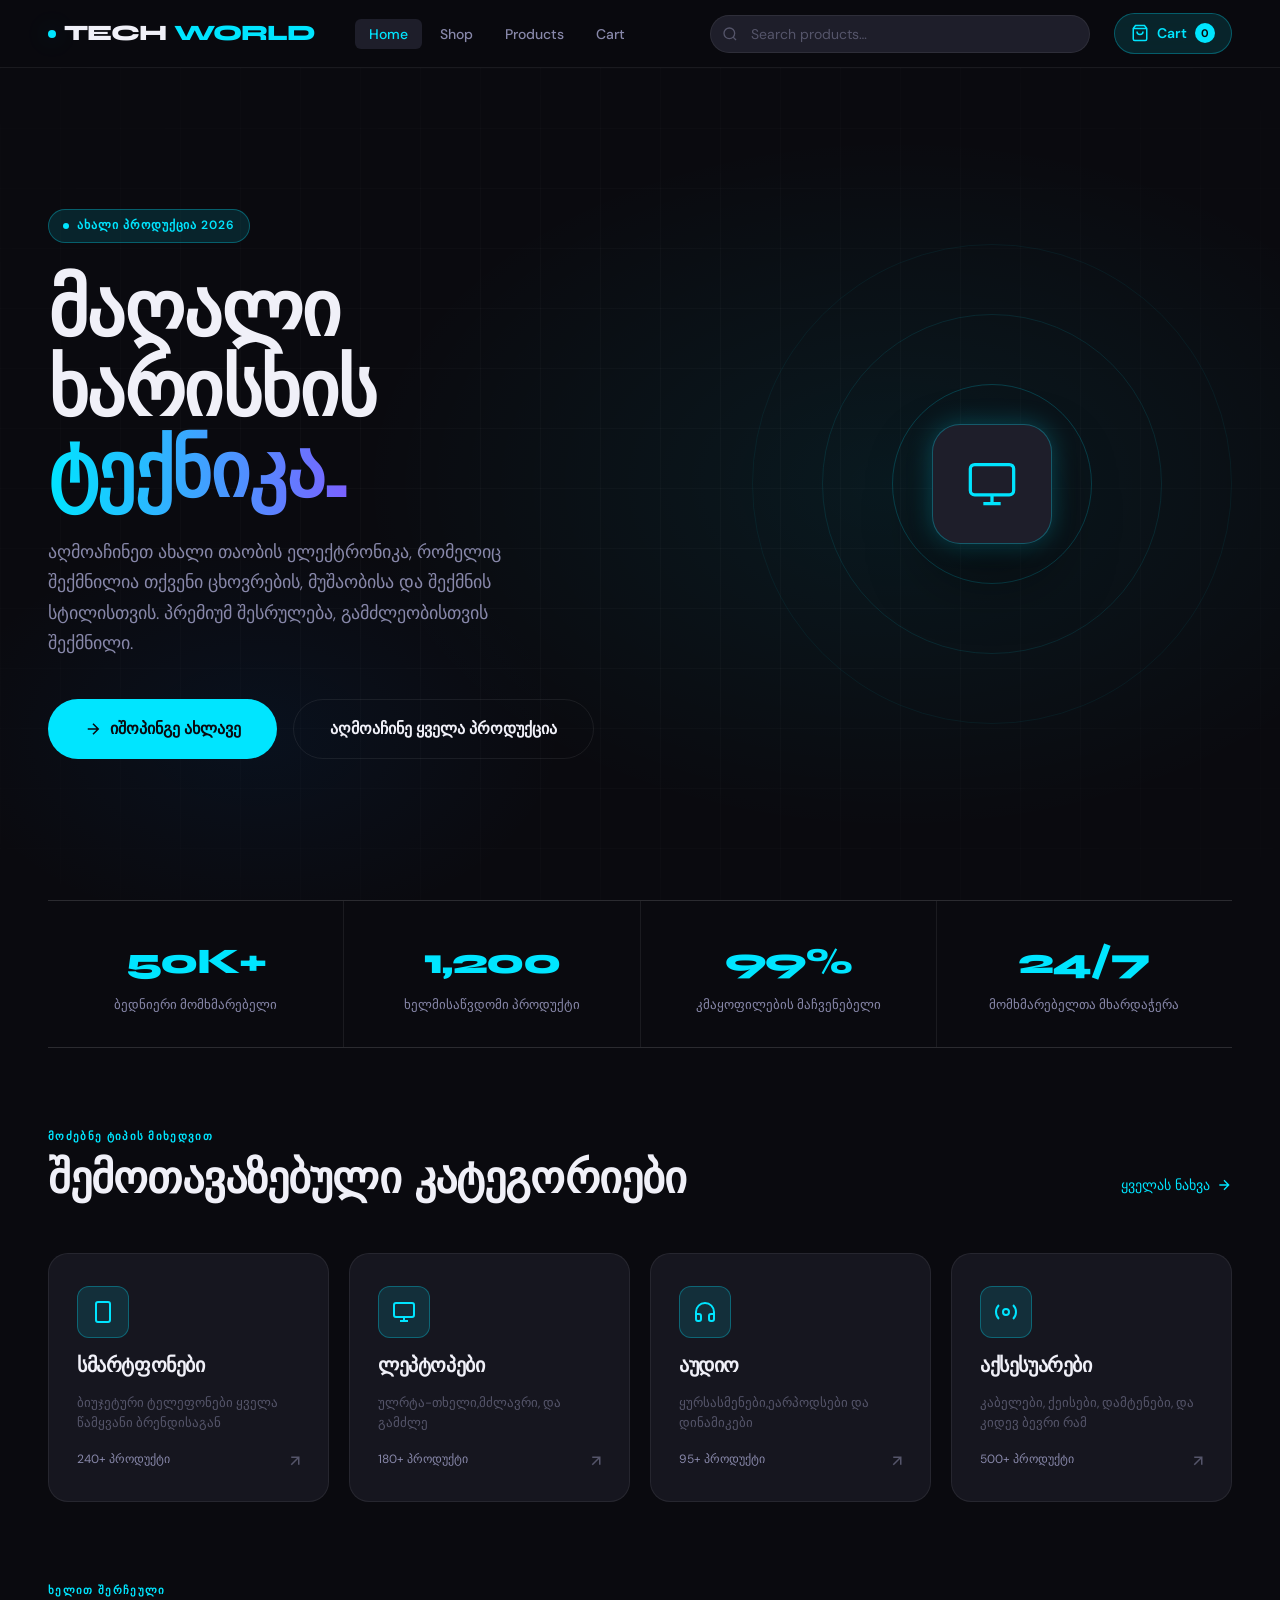
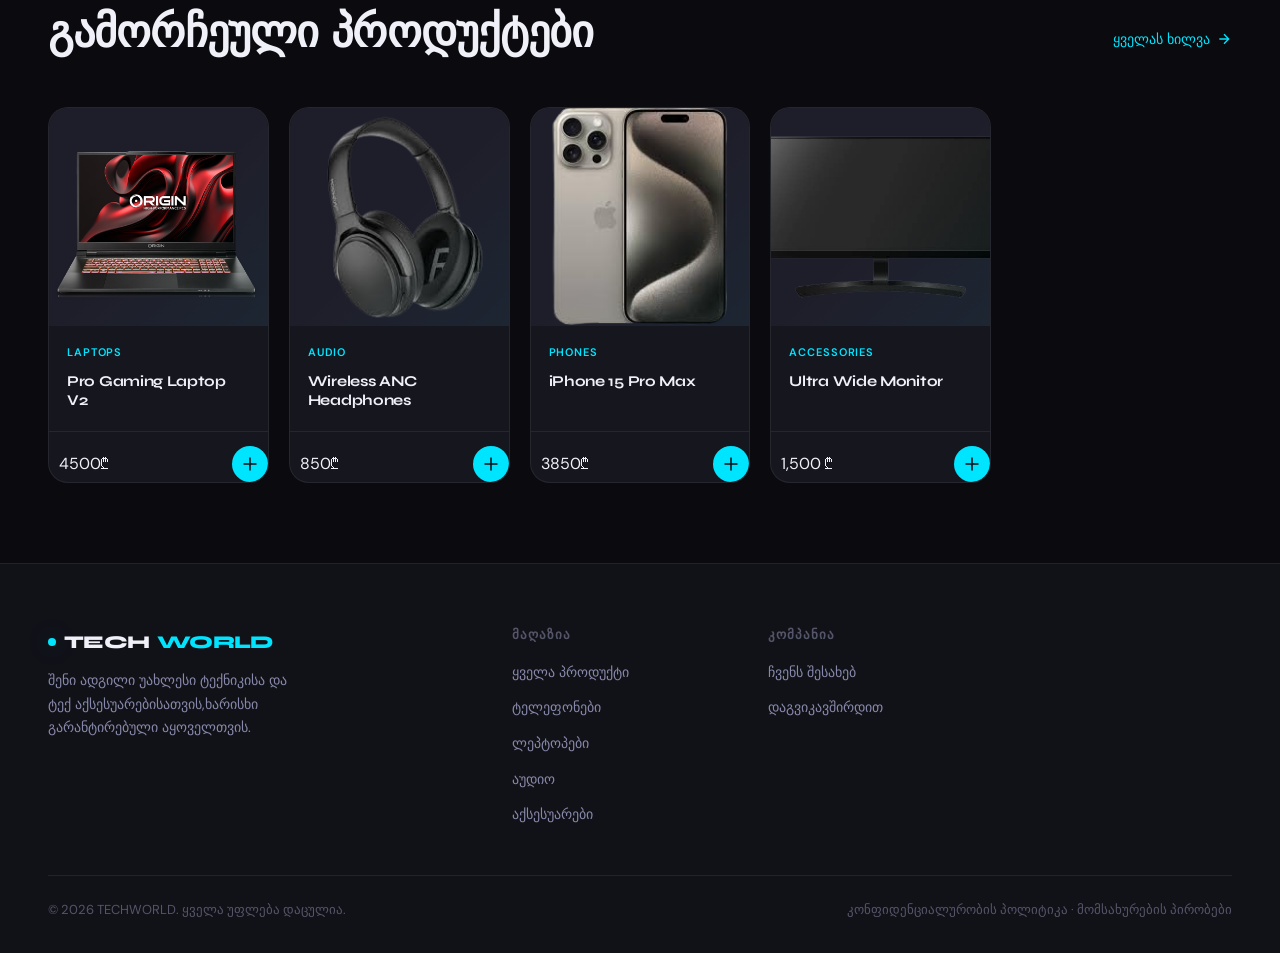
==== index.html @ d6405114 "sa" ====
<!DOCTYPE html>
<html lang="en">
<head>
  <meta charset="UTF-8" />
  <meta name="viewport" content="width=device-width, initial-scale=1.0" />
  <title>Tech World — მომავლის ელექტრონიკა</title>
  <link rel="stylesheet" href="style.css" />
</head>
<body>

  <!-- ════════════════════════════════════════
       NAVBAR
  ════════════════════════════════════════ -->
  <nav class="navbar">
    <a href="index.html" class="navbar-logo">
      <span class="logo-dot"></span>
      TECH<span class="accent">WORLD</span>
    </a>

    <ul class="navbar-links">
      <li><a href="index.html" class="active">Home</a></li>
      <li><a href="shop.html">Shop</a></li>
      <li><a href="product-details.html">Products</a></li>
      <li><a href="cart.html">Cart</a></li>
    </ul>

    <div class="navbar-search">
      <svg class="search-icon" xmlns="http://www.w3.org/2000/svg" width="16" height="16" fill="none" viewBox="0 0 24 24" stroke="currentColor" stroke-width="2">
        <circle cx="11" cy="11" r="8"/><path d="m21 21-4.35-4.35"/>
      </svg>
      <input type="text" id="search-input" placeholder="Search products…" />
    </div>

    <div class="navbar-actions">
      <a href="cart.html" class="cart-btn">
        <svg xmlns="http://www.w3.org/2000/svg" fill="none" viewBox="0 0 24 24" stroke="currentColor" stroke-width="2">
          <path d="M6 2 3 6v14a2 2 0 0 0 2 2h14a2 2 0 0 0 2-2V6l-3-4z"/><line x1="3" y1="6" x2="21" y2="6"/>
          <path d="M16 10a4 4 0 0 1-8 0"/>
        </svg>
        Cart
        <span id="cart-count">0</span>
      </a>
    </div>
  </nav>

  <!-- ════════════════════════════════════════
       HERO
  ════════════════════════════════════════ -->
  <section class="hero">
    <div class="hero-bg"></div>
    <div class="hero-grid-lines"></div>

    <div class="hero-content">
      <div class="hero-badge">
        <span class="badge-dot"></span>
        ახალი პროდუქცია 2026
      </div>

      <h1>
        მაღალი ხარისხის<br/>
        <span class="line-accent">ტექნიკა.</span>
      </h1>

      <p>
        აღმოაჩინეთ ახალი თაობის ელექტრონიკა, რომელიც შექმნილია თქვენი ცხოვრების,
        მუშაობისა და შექმნის სტილისთვის.
        პრემიუმ შესრულება, გამძლეობისთვის შექმნილი.
      </p>

      <div class="hero-cta">
        <a href="shop.html" class="btn btn-primary btn-lg">
          <svg xmlns="http://www.w3.org/2000/svg" fill="none" viewBox="0 0 24 24" stroke="currentColor" stroke-width="2">
            <path d="M5 12h14M12 5l7 7-7 7"/>
          </svg>
          იშოპინგე ახლავე
        </a>
        <a href="shop.html" class="btn btn-outline btn-lg">აღმოაჩინე ყველა პროდუქცია</a>
      </div>
    </div>

    <!-- Decorative rings -->
    <div class="hero-visual">
      <div class="hero-circle"></div>
      <div class="hero-circle"></div>
      <div class="hero-circle"></div>
      <div class="hero-center-icon">
        <svg xmlns="http://www.w3.org/2000/svg" fill="none" viewBox="0 0 24 24" stroke="currentColor" stroke-width="1.5">
          <rect x="2" y="3" width="20" height="14" rx="2"/>
          <path d="M8 21h8M12 17v4"/>
        </svg>
      </div>
    </div>
  </section>

  <!-- ════════════════════════════════════════
       STATS BAR
  ════════════════════════════════════════ -->
  <div class="stats-bar">
    <div class="stat-item">
      <div class="stat-number">50K+</div>
      <div class="stat-label">ბედნიერი მომხმარებელი</div>
    </div>
    <div class="stat-item">
      <div class="stat-number">1,200</div>
      <div class="stat-label">ხელმისაწვდომი პროდუქტი</div>
    </div>
    <div class="stat-item">
      <div class="stat-number">99%</div>
      <div class="stat-label">კმაყოფილების მაჩვენებელი</div>
    </div>
    <div class="stat-item">
      <div class="stat-number">24/7</div>
      <div class="stat-label">მომხმარებელთა მხარდაჭერა</div>
    </div>
  </div>

  <!-- ════════════════════════════════════════
       FEATURED CATEGORIES
  ════════════════════════════════════════ -->
  <section class="section">
    <div class="section-header">
      <div>
        <p class="section-label">მოძებნე ტიპის მიხედვით</p>
        <h2>შემოთავაზებული კატეგორიები</h2>
      </div>
      <a href="shop.html">
        ყველას ნახვა
        <svg xmlns="http://www.w3.org/2000/svg" fill="none" viewBox="0 0 24 24" stroke="currentColor" stroke-width="2" width="16" height="16">
          <path d="M5 12h14M12 5l7 7-7 7"/>
        </svg>
      </a>
    </div>

    <div class="categories-grid">
      <!-- Phones -->
      <a href="shop.html?cat=phones" class="category-card">
        <div class="category-icon">
          <svg xmlns="http://www.w3.org/2000/svg" fill="none" viewBox="0 0 24 24" stroke="currentColor" stroke-width="2">
            <rect x="5" y="2" width="14" height="20" rx="2"/>
            <path d="M12 18h.01"/>
          </svg>
        </div>
        <h3>სმარტფონები</h3>
        <p>ბიუჯეტური ტელეფონები ყველა წამყვანი ბრენდისაგან</p>
        <span class="category-count">240+ პროდუქტი</span>
        <span class="category-arrow">
          <svg xmlns="http://www.w3.org/2000/svg" fill="none" viewBox="0 0 24 24" stroke="currentColor" stroke-width="2" width="18" height="18">
            <path d="M7 17 17 7M7 7h10v10"/>
          </svg>
        </span>
      </a>

      <!-- Laptops -->
      <a href="shop.html?cat=laptops" class="category-card">
        <div class="category-icon">
          <svg xmlns="http://www.w3.org/2000/svg" fill="none" viewBox="0 0 24 24" stroke="currentColor" stroke-width="2">
            <rect x="2" y="3" width="20" height="14" rx="2"/>
            <path d="M8 21h8M12 17v4"/>
          </svg>
        </div>
        <h3>ლეპტოპები</h3>
        <p>ულრტა-თხელი,მძლავრი, და გამძლე</p>
        <span class="category-count">180+ პროდუქტი</span>
        <span class="category-arrow">
          <svg xmlns="http://www.w3.org/2000/svg" fill="none" viewBox="0 0 24 24" stroke="currentColor" stroke-width="2" width="18" height="18">
            <path d="M7 17 17 7M7 7h10v10"/>
          </svg>
        </span>
      </a>

      <!-- Audio -->
      <a href="shop.html?cat=audio" class="category-card">
        <div class="category-icon">
          <svg xmlns="http://www.w3.org/2000/svg" fill="none" viewBox="0 0 24 24" stroke="currentColor" stroke-width="2">
            <path d="M3 18v-6a9 9 0 0 1 18 0v6"/>
            <path d="M21 19a2 2 0 0 1-2 2h-1a2 2 0 0 1-2-2v-3a2 2 0 0 1 2-2h3zM3 19a2 2 0 0 0 2 2h1a2 2 0 0 0 2-2v-3a2 2 0 0 0-2-2H3z"/>
          </svg>
        </div>
        <h3>აუდიო</h3>
        <p>ყურსასმენები,ეარპოდსები და დინამიკები</p>
        <span class="category-count">95+ პროდუქტი</span>
        <span class="category-arrow">
          <svg xmlns="http://www.w3.org/2000/svg" fill="none" viewBox="0 0 24 24" stroke="currentColor" stroke-width="2" width="18" height="18">
            <path d="M7 17 17 7M7 7h10v10"/>
          </svg>
        </span>
      </a>

      <!-- Accessories -->
      <a href="shop.html?cat=accessories" class="category-card">
        <div class="category-icon">
          <svg xmlns="http://www.w3.org/2000/svg" fill="none" viewBox="0 0 24 24" stroke="currentColor" stroke-width="2">
            <circle cx="12" cy="12" r="3"/>
            <path d="M19.07 4.93a10 10 0 0 1 0 14.14M4.93 4.93a10 10 0 0 0 0 14.14"/>
          </svg>
        </div>
        <h3>აქსესუარები</h3>
        <p>კაბელები, ქეისები, დამტენები, და კიდევ ბევრი რამ </p>
        <span class="category-count">500+ პროდუქტი</span>
        <span class="category-arrow">
          <svg xmlns="http://www.w3.org/2000/svg" fill="none" viewBox="0 0 24 24" stroke="currentColor" stroke-width="2" width="18" height="18">
            <path d="M7 17 17 7M7 7h10v10"/>
          </svg>
        </span>
      </a>
    </div>
  </section>

  <!-- ════════════════════════════════════════
       FEATURED PRODUCTS (JS-injected)
  ════════════════════════════════════════ -->
  <section class="section" style="padding-top:0">
    <div class="section-header">
      <div>
        <p class="section-label">ხელით შერჩეული</p>
        <h2>გამორჩეული პროდუქტები</h2>
      </div>
      <a href="shop.html">
        ყველას ხილვა
        <svg xmlns="http://www.w3.org/2000/svg" fill="none" viewBox="0 0 24 24" stroke="currentColor" stroke-width="2" width="16" height="16">
          <path d="M5 12h14M12 5l7 7-7 7"/>
        </svg>
      </a>
    </div>

    <div id="product-grid">
      <!-- Products injected by JS -->
    </div>
  </section>

  <!-- ════════════════════════════════════════
       FOOTER
  ════════════════════════════════════════ -->
  <footer>
    <div class="footer-grid">
      <div class="footer-brand">
        <div class="navbar-logo" style="font-size:18px">
          <span class="logo-dot"></span>
          TECH<span class="accent">WORLD</span>
        </div>
        <p>შენი ადგილი უახლესი ტექნიკისა და ტექ აქსესუარებისათვის,ხარისხი გარანტირებული აყოველთვის.</p>
      </div>
      <div class="footer-col">
        <h4>მაღაზია</h4>
        <ul>
          <li><a href="shop.html">ყველა პროდუქტი</a></li>
          <li><a href="shop.html">ტელეფონები</a></li>
          <li><a href="shop.html">ლეპტოპები</a></li>
          <li><a href="shop.html">აუდიო</a></li>
          <li><a href="shop.html">აქსესუარები</a></li>

        </ul>
      </div>
      <div class="footer-col">
        <h4>კომპანია</h4>
        <ul>
          <li><a href="#">ჩვენს შესახებ</a></li>
          <li><a href="#">დაგვიკავშირდით</a></li>
        </ul>
      </div>
    </div>
    <div class="footer-bottom">
      <span>© 2026 TECHWORLD. ყველა უფლება დაცულია.</span>
      <span>კონფიდენციალურობის პოლიტიკა · მომსახურების პირობები</span>
    </div>
  </footer>

  <!-- ════════════════════════════════════════
       CART MODAL (slide-out)
  ════════════════════════════════════════ -->

<script src="./script.js"></script>
</body>
</html>
---- style.css ----
/* ============================================
   NEXUS TECH STORE — style.css
   Dark Luxury Theme | Shared Across All Pages
   ============================================ */

@import url('https://fonts.googleapis.com/css2?family=Syne:wght@400;600;700;800&family=DM+Sans:ital,opsz,wght@0,9..40,300;0,9..40,400;0,9..40,500;1,9..40,300&display=swap');

/* ─── CSS Variables ─────────────────────────── */
:root {
  --bg-primary:    #0a0a0f;
  --bg-secondary:  #111118;
  --bg-card:       #16161f;
  --bg-elevated:   #1e1e2a;
  --border:        rgba(255,255,255,0.07);
  --border-accent: rgba(0,229,255,0.3);

  --accent:        #00e5ff;
  --accent-dim:    rgba(0,229,255,0.12);
  --accent-glow:   0 0 24px rgba(0,229,255,0.25);
  --accent-hover:  #33ecff;

  --text-primary:  #f0f0f8;
  --text-secondary:#8888aa;
  --text-muted:    #55556a;

  --red:           #ff4466;
  --green:         #00e5a0;
  --yellow:        #ffcc44;

  --radius-sm:     6px;
  --radius-md:     12px;
  --radius-lg:     20px;
  --radius-xl:     32px;

  --font-display:  'Syne', sans-serif;
  --font-body:     'DM Sans', sans-serif;

  --transition:    all 0.25s cubic-bezier(0.4, 0, 0.2, 1);
  --transition-slow: all 0.45s cubic-bezier(0.4, 0, 0.2, 1);
}

/* ─── Reset & Base ──────────────────────────── */
*, *::before, *::after { box-sizing: border-box; margin: 0; padding: 0; }

html { scroll-behavior: smooth; }

body {
  background-color: var(--bg-primary);
  color: var(--text-primary);
  font-family: var(--font-body);
  font-size: 16px;
  line-height: 1.6;
  min-height: 100vh;
  -webkit-font-smoothing: antialiased;
}

a { color: inherit; text-decoration: none; }
img { max-width: 100%; display: block; }
ul { list-style: none; }
button { cursor: pointer; font-family: var(--font-body); border: none; outline: none; }
input { font-family: var(--font-body); outline: none; border: none; }

/* ─── Scrollbar ─────────────────────────────── */
::-webkit-scrollbar { width: 6px; }
::-webkit-scrollbar-track { background: var(--bg-primary); }
::-webkit-scrollbar-thumb { background: var(--bg-elevated); border-radius: 99px; }
::-webkit-scrollbar-thumb:hover { background: var(--accent-dim); }

/* ─── Typography Utilities ──────────────────── */
.display-font { font-family: var(--font-display); }

h1, h2, h3, h4, h5 {
  font-family: var(--font-display);
  line-height: 1.15;
  letter-spacing: -0.02em;
}

/* ─── ═══════════════════════════════════════
       NAVBAR
   ═══════════════════════════════════════ ── */
.navbar {
  position: sticky;
  top: 0;
  z-index: 1000;
  display: flex;
  align-items: center;
  gap: 24px;
  padding: 0 48px;
  height: 68px;
  background: rgba(10,10,15,0.85);
  backdrop-filter: blur(20px);
  -webkit-backdrop-filter: blur(20px);
  border-bottom: 1px solid var(--border);
}

.navbar-logo {
  font-family: var(--font-display);
  font-size: 22px;
  font-weight: 800;
  letter-spacing: -0.04em;
  flex-shrink: 0;
  display: flex;
  align-items: center;
  gap: 8px;
}

.navbar-logo span.accent { color: var(--accent); }

.navbar-logo .logo-dot {
  width: 8px; height: 8px;
  background: var(--accent);
  border-radius: 50%;
  box-shadow: var(--accent-glow);
  display: inline-block;
}

.navbar-links {
  display: flex;
  align-items: center;
  gap: 4px;
  margin-left: 16px;
}

.navbar-links a {
  padding: 6px 14px;
  border-radius: var(--radius-sm);
  font-size: 14px;
  font-weight: 500;
  color: var(--text-secondary);
  transition: var(--transition);
  white-space: nowrap;
}

.navbar-links a:hover,
.navbar-links a.active {
  color: var(--text-primary);
  background: var(--bg-elevated);
}

.navbar-links a.active {
  color: var(--accent);
}

.navbar-search {
  flex: 1;
  max-width: 380px;
  position: relative;
  margin-left: auto;
}

.navbar-search input#search-input {
  width: 100%;
  height: 38px;
  padding: 0 16px 0 40px;
  background: var(--bg-elevated);
  border: 1px solid var(--border);
  border-radius: var(--radius-xl);
  color: var(--text-primary);
  font-size: 14px;
  transition: var(--transition);
}

.navbar-search input#search-input::placeholder { color: var(--text-muted); }
.navbar-search input#search-input:focus {
  border-color: var(--accent);
  box-shadow: 0 0 0 3px rgba(0,229,255,0.08);
}

.navbar-search .search-icon {
  position: absolute;
  left: 12px;
  top: 50%;
  transform: translateY(-50%);
  color: var(--text-muted);
  pointer-events: none;
}

.navbar-actions {
  display: flex;
  align-items: center;
  gap: 8px;
  flex-shrink: 0;
}

.cart-btn {
  position: relative;
  display: flex;
  align-items: center;
  gap: 8px;
  padding: 8px 16px;
  background: var(--accent-dim);
  border: 1px solid var(--border-accent);
  border-radius: var(--radius-xl);
  color: var(--accent);
  font-size: 14px;
  font-weight: 600;
  transition: var(--transition);
  text-decoration: none;
}

.cart-btn:hover {
  background: rgba(0,229,255,0.2);
  box-shadow: var(--accent-glow);
}

.cart-btn svg { width: 18px; height: 18px; }

#cart-count {
  display: inline-flex;
  align-items: center;
  justify-content: center;
  min-width: 20px;
  height: 20px;
  padding: 0 5px;
  background: var(--accent);
  color: var(--bg-primary);
  border-radius: 99px;
  font-size: 11px;
  font-weight: 700;
}

/* ─── ═══════════════════════════════════════
       HERO SECTION (index.html)
   ═══════════════════════════════════════ ── */
.hero {
  position: relative;
  min-height: calc(100vh - 68px);
  display: flex;
  align-items: center;
  overflow: hidden;
  padding: 80px 48px;
}

.hero-bg {
  position: absolute;
  inset: 0;
  background:
    radial-gradient(ellipse 60% 60% at 70% 50%, rgba(0,229,255,0.07) 0%, transparent 70%),
    radial-gradient(ellipse 40% 40% at 20% 80%, rgba(0,100,200,0.08) 0%, transparent 60%);
}

.hero-grid-lines {
  position: absolute;
  inset: 0;
  background-image:
    linear-gradient(rgba(255,255,255,0.025) 1px, transparent 1px),
    linear-gradient(90deg, rgba(255,255,255,0.025) 1px, transparent 1px);
  background-size: 60px 60px;
  mask-image: radial-gradient(ellipse 80% 80% at 50% 50%, black 30%, transparent 100%);
}

.hero-content {
  position: relative;
  z-index: 1;
  max-width: 640px;
}

.hero-badge {
  display: inline-flex;
  align-items: center;
  gap: 8px;
  padding: 6px 14px;
  background: var(--accent-dim);
  border: 1px solid var(--border-accent);
  border-radius: var(--radius-xl);
  font-size: 12px;
  font-weight: 600;
  color: var(--accent);
  letter-spacing: 0.08em;
  text-transform: uppercase;
  margin-bottom: 28px;
}

.hero-badge .badge-dot {
  width: 6px; height: 6px;
  border-radius: 50%;
  background: var(--accent);
  animation: pulse-dot 2s infinite;
}

@keyframes pulse-dot {
  0%, 100% { opacity: 1; }
  50% { opacity: 0.3; }
}

.hero h1 {
  font-size: clamp(44px, 6vw, 80px);
  font-weight: 800;
  line-height: 1.05;
  margin-bottom: 24px;
}

.hero h1 .line-accent {
  background: linear-gradient(90deg, var(--accent), #7b61ff);
  -webkit-background-clip: text;
  -webkit-text-fill-color: transparent;
  background-clip: text;
}

.hero p {
  font-size: 18px;
  color: var(--text-secondary);
  max-width: 480px;
  margin-bottom: 40px;
  font-weight: 300;
  line-height: 1.7;
}

.hero-cta {
  display: flex;
  gap: 16px;
  flex-wrap: wrap;
}

.hero-visual {
  position: absolute;
  right: 48px;
  top: 50%;
  transform: translateY(-50%);
  width: 480px;
  height: 480px;
  display: flex;
  align-items: center;
  justify-content: center;
}

.hero-circle {
  position: absolute;
  border-radius: 50%;
  border: 1px solid var(--border);
}

.hero-circle:nth-child(1) {
  width: 480px; height: 480px;
  border-color: rgba(0,229,255,0.06);
  animation: spin-slow 30s linear infinite;
}
.hero-circle:nth-child(2) {
  width: 340px; height: 340px;
  border-color: rgba(0,229,255,0.1);
  animation: spin-slow 20s linear infinite reverse;
}
.hero-circle:nth-child(3) {
  width: 200px; height: 200px;
  border-color: rgba(0,229,255,0.2);
}

.hero-center-icon {
  position: relative;
  z-index: 1;
  width: 120px; height: 120px;
  background: var(--bg-elevated);
  border: 1px solid var(--border-accent);
  border-radius: 28px;
  display: flex;
  align-items: center;
  justify-content: center;
  box-shadow: var(--accent-glow), 0 32px 64px rgba(0,0,0,0.4);
}

.hero-center-icon svg {
  width: 52px; height: 52px;
  color: var(--accent);
}

@keyframes spin-slow {
  to { transform: rotate(360deg); }
}

/* ─── Featured Categories (index.html) ─────── */
.section {
  padding: 80px 48px;
}

.section-header {
  display: flex;
  align-items: flex-end;
  justify-content: space-between;
  margin-bottom: 48px;
}

.section-label {
  font-size: 11px;
  font-weight: 700;
  letter-spacing: 0.12em;
  text-transform: uppercase;
  color: var(--accent);
  margin-bottom: 8px;
}

.section-header h2 {
  font-size: clamp(28px, 4vw, 44px);
  font-weight: 800;
}

.section-header a {
  font-size: 14px;
  color: var(--accent);
  display: flex;
  align-items: center;
  gap: 6px;
  padding: 8px 0;
  transition: var(--transition);
  white-space: nowrap;
  flex-shrink: 0;
}

.section-header a:hover { gap: 10px; }

.categories-grid {
  display: grid;
  grid-template-columns: repeat(auto-fit, minmax(240px, 1fr));
  gap: 20px;
}

.category-card {
  position: relative;
  padding: 32px 28px;
  background: var(--bg-card);
  border: 1px solid var(--border);
  border-radius: var(--radius-lg);
  overflow: hidden;
  transition: var(--transition);
  cursor: pointer;
  display: flex;
  flex-direction: column;
  gap: 16px;
  min-height: 180px;
}

.category-card::before {
  content: '';
  position: absolute;
  inset: 0;
  background: linear-gradient(135deg, transparent 60%, rgba(0,229,255,0.05));
  opacity: 0;
  transition: var(--transition);
}

.category-card:hover {
  border-color: var(--border-accent);
  transform: translateY(-4px);
  box-shadow: 0 20px 40px rgba(0,0,0,0.3);
}

.category-card:hover::before { opacity: 1; }

.category-icon {
  width: 52px; height: 52px;
  background: var(--accent-dim);
  border: 1px solid var(--border-accent);
  border-radius: var(--radius-md);
  display: flex;
  align-items: center;
  justify-content: center;
  color: var(--accent);
}

.category-icon svg { width: 24px; height: 24px; }

.category-card h3 {
  font-size: 20px;
  font-weight: 700;
}

.category-card p {
  font-size: 13px;
  color: var(--text-muted);
}

.category-card .category-count {
  margin-top: auto;
  font-size: 12px;
  color: var(--text-secondary);
}

.category-arrow {
  position: absolute;
  right: 24px;
  bottom: 24px;
  color: var(--text-muted);
  transition: var(--transition);
}

.category-card:hover .category-arrow { color: var(--accent); transform: translate(4px, -4px); }

/* ─── Stats Bar (index.html) ────────────────── */
.stats-bar {
  display: grid;
  grid-template-columns: repeat(4, 1fr);
  gap: 1px;
  background: var(--border);
  border-top: 1px solid var(--border);
  border-bottom: 1px solid var(--border);
  margin: 0 48px;
}

.stat-item {
  background: var(--bg-primary);
  padding: 32px 24px;
  text-align: center;
}

.stat-number {
  font-family: var(--font-display);
  font-size: 36px;
  font-weight: 800;
  color: var(--accent);
  letter-spacing: -0.04em;
}

.stat-label {
  font-size: 13px;
  color: var(--text-secondary);
  margin-top: 4px;
}

/* ─── Buttons ───────────────────────────────── */
.btn {
  display: inline-flex;
  align-items: center;
  justify-content: center;
  gap: 8px;
  padding: 12px 28px;
  border-radius: var(--radius-xl);
  font-size: 15px;
  font-weight: 600;
  transition: var(--transition);
  white-space: nowrap;
  border: none;
  cursor: pointer;
}

.btn svg { width: 18px; height: 18px; }

.btn-primary {
  background: var(--accent);
  color: var(--bg-primary);
  box-shadow: 0 0 0 0 rgba(0,229,255,0.4);
}
.btn-primary:hover {
  background: var(--accent-hover);
  box-shadow: 0 0 0 6px rgba(0,229,255,0.12), var(--accent-glow);
  transform: translateY(-1px);
}

.btn-outline {
  background: transparent;
  color: var(--text-primary);
  border: 1px solid var(--border);
}
.btn-outline:hover {
  border-color: var(--accent);
  color: var(--accent);
  background: var(--accent-dim);
}

.btn-ghost {
  background: var(--bg-elevated);
  color: var(--text-primary);
}
.btn-ghost:hover {
  background: var(--bg-card);
  color: var(--accent);
}

.btn-danger {
  background: rgba(255,68,102,0.12);
  color: var(--red);
  border: 1px solid rgba(255,68,102,0.2);
}
.btn-danger:hover {
  background: rgba(255,68,102,0.2);
}

.btn-lg { padding: 16px 36px; font-size: 16px; }
.btn-sm { padding: 8px 18px; font-size: 13px; }
.btn-full { width: 100%; }

/* ─── ═══════════════════════════════════════
       SHOP PAGE LAYOUT
   ═══════════════════════════════════════ ── */
.shop-layout {
  display: grid;
  grid-template-columns: 260px 1fr;
  gap: 0;
  min-height: calc(100vh - 68px);
}

/* Sidebar */
.sidebar {
  background: var(--bg-secondary);
  border-right: 1px solid var(--border);
  padding: 32px 24px;
  position: sticky;
  top: 68px;
  height: calc(100vh - 68px);
  overflow-y: auto;
}

.sidebar-section {
  margin-bottom: 36px;
}

.sidebar-section:last-child { margin-bottom: 0; }

.sidebar-title {
  font-family: var(--font-display);
  font-size: 11px;
  font-weight: 700;
  letter-spacing: 0.1em;
  text-transform: uppercase;
  color: var(--text-muted);
  margin-bottom: 16px;
}

/* Category filter buttons */
.filter-btn-group {
  display: flex;
  flex-direction: column;
  gap: 4px;
}

.filter-btn {
  width: 100%;
  padding: 10px 14px;
  background: transparent;
  border: none;
  border-radius: var(--radius-sm);
  color: var(--text-secondary);
  font-size: 14px;
  font-weight: 500;
  text-align: left;
  cursor: pointer;
  transition: var(--transition);
  display: flex;
  align-items: center;
  gap: 10px;
}

.filter-btn svg { width: 16px; height: 16px; flex-shrink: 0; }

.filter-btn:hover {
  background: var(--bg-elevated);
  color: var(--text-primary);
}

.filter-btn.active {
  background: var(--accent-dim);
  color: var(--accent);
  border: 1px solid var(--border-accent);
}

/* Price range */
.price-range-labels {
  display: flex;
  justify-content: space-between;
  font-size: 13px;
  color: var(--text-secondary);
  margin-bottom: 10px;
}

.price-slider {
  width: 100%;
  appearance: none;
  height: 3px;
  background: linear-gradient(to right, var(--accent) 50%, var(--bg-elevated) 50%);
  border-radius: 99px;
  outline: none;
  cursor: pointer;
}

.price-slider::-webkit-slider-thumb {
  appearance: none;
  width: 16px; height: 16px;
  background: var(--accent);
  border-radius: 50%;
  box-shadow: 0 0 0 3px rgba(0,229,255,0.2);
  cursor: grab;
}

/* Shop main area */
.shop-main {
  padding: 32px 40px;
}

.shop-topbar {
  display: flex;
  align-items: center;
  justify-content: space-between;
  margin-bottom: 28px;
  gap: 16px;
  flex-wrap: wrap;
}

.shop-topbar h1 {
  font-size: 28px;
  font-weight: 800;
}

.shop-topbar-right {
  display: flex;
  align-items: center;
  gap: 12px;
}

.sort-select {
  padding: 8px 36px 8px 14px;
  background: var(--bg-elevated);
  border: 1px solid var(--border);
  border-radius: var(--radius-sm);
  color: var(--text-primary);
  font-size: 14px;
  font-family: var(--font-body);
  cursor: pointer;
  appearance: none;
  background-image: url("data:image/svg+xml,%3Csvg xmlns='http://www.w3.org/2000/svg' width='12' height='12' fill='%238888aa' viewBox='0 0 16 16'%3E%3Cpath d='M7.247 11.14L2.451 5.658C1.885 5.013 2.345 4 3.204 4h9.592a1 1 0 0 1 .753 1.659l-4.796 5.48a1 1 0 0 1-1.506 0z'/%3E%3C/svg%3E");
  background-repeat: no-repeat;
  background-position: right 12px center;
  outline: none;
}

/* ─── Product Grid & Cards ──────────────────── */
#product-grid {
  display: grid;
  grid-template-columns: repeat(auto-fill, minmax(220px, 1fr));
  gap: 20px;
}

.product-card {
  background: var(--bg-card);
  border: 1px solid var(--border);
  border-radius: var(--radius-lg);
  overflow: hidden;
  transition: var(--transition);
  position: relative;
  display: flex;
  flex-direction: column;
  cursor: pointer;
}

.product-card:hover {
  border-color: var(--border-accent);
  transform: translateY(-5px);
  box-shadow: 0 20px 48px rgba(0,0,0,0.35), var(--accent-glow);
}

.product-card-image {
  width: 100%;
  aspect-ratio: 1;
  background: var(--bg-elevated);
  display: flex;
  align-items: center;
  justify-content: center;
  position: relative;
  overflow: hidden;
}

.product-card-image::after {
  content: '';
  position: absolute;
  inset: 0;
  background: linear-gradient(135deg, transparent 50%, rgba(0,229,255,0.04));
}

.product-card-image svg {
  width: 60px; height: 60px;
  color: var(--text-muted);
  opacity: 0.5;
}

.product-card-image img {
  width: 100%;
  height: 100%;
  object-fit: cover;
}

.product-badge {
  position: absolute;
  top: 12px;
  left: 12px;
  padding: 4px 10px;
  border-radius: 99px;
  font-size: 11px;
  font-weight: 700;
  letter-spacing: 0.04em;
  text-transform: uppercase;
  z-index: 1;
}

.badge-new { background: var(--accent); color: var(--bg-primary); }
.badge-sale { background: var(--red); color: white; }
.badge-hot { background: var(--yellow); color: var(--bg-primary); }

.product-card-wishlist {
  position: absolute;
  top: 12px;
  right: 12px;
  width: 32px; height: 32px;
  background: rgba(10,10,15,0.7);
  border: 1px solid var(--border);
  border-radius: 50%;
  display: flex;
  align-items: center;
  justify-content: center;
  color: var(--text-muted);
  transition: var(--transition);
  z-index: 1;
  opacity: 0;
}

.product-card:hover .product-card-wishlist { opacity: 1; }
.product-card-wishlist:hover { color: var(--red); border-color: var(--red); }

.product-card-body {
  padding: 18px 18px 20px;
  display: flex;
  flex-direction: column;
  gap: 8px;
  flex: 1;
}

.product-card-category {
  font-size: 11px;
  font-weight: 600;
  text-transform: uppercase;
  letter-spacing: 0.08em;
  color: var(--accent);
}

.product-card-name {
  font-family: var(--font-display);
  font-size: 15px;
  font-weight: 700;
  line-height: 1.3;
  color: var(--text-primary);
  margin-top: 2px;
}

.product-card-rating {
  display: flex;
  align-items: center;
  gap: 6px;
  font-size: 12px;
  color: var(--text-secondary);
}

.stars { color: var(--yellow); letter-spacing: 1px; }

.product-card-footer {
  display: flex;
  align-items: center;
  justify-content: space-between;
  margin-top: auto;
  padding-top: 14px;
  border-top: 1px solid var(--border);
}

.product-price {
  display: flex;
  flex-direction: column;
}

.product-price .price-current {
  font-family: var(--font-display);
  font-size: 20px;
  font-weight: 800;
  color: var(--text-primary);
  letter-spacing: -0.02em;
}

.product-price .price-old {
  font-size: 12px;
  color: var(--text-muted);
  text-decoration: line-through;
}

.add-to-cart-btn {
  width: 36px; height: 36px;
  background: var(--accent);
  border: none;
  border-radius: 50%;
  display: flex;
  align-items: center;
  justify-content: center;
  color: var(--bg-primary);
  cursor: pointer;
  transition: var(--transition);
  flex-shrink: 0;
}

.add-to-cart-btn:hover {
  background: var(--accent-hover);
  box-shadow: var(--accent-glow);
  transform: scale(1.1);
}

.add-to-cart-btn svg { width: 18px; height: 18px; }

/* ─── ═══════════════════════════════════════
       PRODUCT DETAILS PAGE
   ═══════════════════════════════════════ ── */
.product-details-layout {
  display: grid;
  grid-template-columns: 1fr 1fr;
  gap: 64px;
  padding: 56px 48px;
  max-width: 1200px;
  margin: 0 auto;
}

.product-image-gallery {
  display: flex;
  flex-direction: column;
  gap: 16px;
}

.product-main-image {
  width: 100%;
  aspect-ratio: 1;
  background: var(--bg-card);
  border: 1px solid var(--border);
  border-radius: var(--radius-lg);
  display: flex;
  align-items: center;
  justify-content: center;
  position: relative;
  overflow: hidden;
}

.product-main-image::before {
  content: '';
  position: absolute;
  inset: 0;
  background:
    radial-gradient(ellipse at 30% 30%, rgba(0,229,255,0.06) 0%, transparent 60%);
}

.product-main-image svg {
  width: 120px; height: 120px;
  color: var(--text-muted);
  opacity: 0.3;
}

.product-thumbnails {
  display: flex;
  gap: 12px;
}

.product-thumb {
  flex: 1;
  aspect-ratio: 1;
  background: var(--bg-card);
  border: 1px solid var(--border);
  border-radius: var(--radius-md);
  cursor: pointer;
  transition: var(--transition);
  display: flex;
  align-items: center;
  justify-content: center;
  overflow: hidden;
  max-width: 80px;
}

.product-thumb.active { border-color: var(--accent); }
.product-thumb:hover { border-color: var(--border-accent); }

.product-thumb svg { width: 24px; height: 24px; color: var(--text-muted); opacity: 0.4; }

/* Product Info */
.product-info {
  display: flex;
  flex-direction: column;
  gap: 24px;
  padding-top: 8px;
}

.product-info-badge {
  display: inline-flex;
}

.product-info h1 {
  font-size: clamp(28px, 3vw, 42px);
  font-weight: 800;
}

.product-info-rating {
  display: flex;
  align-items: center;
  gap: 12px;
}

.rating-stars { color: var(--yellow); font-size: 18px; }
.rating-count { font-size: 14px; color: var(--text-secondary); }

.product-info-price {
  display: flex;
  align-items: baseline;
  gap: 16px;
}

.price-big {
  font-family: var(--font-display);
  font-size: 44px;
  font-weight: 800;
  letter-spacing: -0.04em;
  color: var(--text-primary);
}

.price-big-old {
  font-size: 20px;
  color: var(--text-muted);
  text-decoration: line-through;
}

.price-save {
  padding: 4px 10px;
  background: rgba(0,229,160,0.12);
  border: 1px solid rgba(0,229,160,0.2);
  border-radius: 99px;
  font-size: 13px;
  color: var(--green);
  font-weight: 600;
}

.product-divider {
  height: 1px;
  background: var(--border);
}

.product-description {
  font-size: 15px;
  line-height: 1.75;
  color: var(--text-secondary);
}

.product-specs {
  display: grid;
  grid-template-columns: 1fr 1fr;
  gap: 12px;
}

.spec-item {
  padding: 14px 16px;
  background: var(--bg-elevated);
  border: 1px solid var(--border);
  border-radius: var(--radius-md);
}

.spec-label {
  font-size: 11px;
  text-transform: uppercase;
  letter-spacing: 0.08em;
  color: var(--text-muted);
  margin-bottom: 4px;
}

.spec-value {
  font-size: 14px;
  font-weight: 600;
  color: var(--text-primary);
}

.quantity-selector {
  display: flex;
  align-items: center;
  gap: 0;
  width: fit-content;
  background: var(--bg-elevated);
  border: 1px solid var(--border);
  border-radius: var(--radius-xl);
  overflow: hidden;
}

.qty-btn {
  width: 40px; height: 44px;
  background: transparent;
  border: none;
  color: var(--text-secondary);
  font-size: 20px;
  cursor: pointer;
  transition: var(--transition);
  display: flex;
  align-items: center;
  justify-content: center;
}
.qty-btn:hover { color: var(--accent); background: var(--accent-dim); }

.qty-display {
  width: 48px;
  text-align: center;
  font-family: var(--font-display);
  font-size: 16px;
  font-weight: 700;
  color: var(--text-primary);
  border-left: 1px solid var(--border);
  border-right: 1px solid var(--border);
}

.product-cta {
  display: flex;
  gap: 12px;
}

.stock-indicator {
  display: flex;
  align-items: center;
  gap: 8px;
  font-size: 14px;
  color: var(--green);
}

.stock-dot {
  width: 8px; height: 8px;
  border-radius: 50%;
  background: var(--green);
  box-shadow: 0 0 8px rgba(0,229,160,0.6);
}

/* ─── ═══════════════════════════════════════
       CART PAGE
   ═══════════════════════════════════════ ── */
.cart-layout {
  display: grid;
  grid-template-columns: 1fr 360px;
  gap: 32px;
  padding: 48px 48px;
  max-width: 1200px;
  margin: 0 auto;
}

.cart-header {
  margin-bottom: 28px;
  display: flex;
  align-items: center;
  justify-content: space-between;
}

.cart-header h1 { font-size: 32px; font-weight: 800; }
.cart-header .item-count { color: var(--text-secondary); font-size: 16px; }

/* Cart Table */
.cart-table {
  background: var(--bg-card);
  border: 1px solid var(--border);
  border-radius: var(--radius-lg);
  overflow: hidden;
}

.cart-table-header {
  display: grid;
  grid-template-columns: 2fr 1fr 1fr 1fr 40px;
  gap: 16px;
  padding: 16px 24px;
  background: var(--bg-elevated);
  border-bottom: 1px solid var(--border);
  font-size: 11px;
  font-weight: 700;
  text-transform: uppercase;
  letter-spacing: 0.08em;
  color: var(--text-muted);
}

#cart-items {
  display: flex;
  flex-direction: column;
}

.cart-item {
  display: grid;
  grid-template-columns: 2fr 1fr 1fr 1fr 40px;
  gap: 16px;
  align-items: center;
  padding: 20px 24px;
  border-bottom: 1px solid var(--border);
  transition: var(--transition);
}

.cart-item:last-child { border-bottom: none; }
.cart-item:hover { background: rgba(255,255,255,0.02); }

.cart-item-product {
  display: flex;
  align-items: center;
  gap: 16px;
}

.cart-item-image {
  width: 64px; height: 64px;
  background: var(--bg-elevated);
  border: 1px solid var(--border);
  border-radius: var(--radius-md);
  flex-shrink: 0;
  display: flex;
  align-items: center;
  justify-content: center;
  overflow: hidden;
}

.cart-item-image svg { width: 28px; height: 28px; color: var(--text-muted); opacity: 0.5; }
.cart-item-image img { width: 100%; height: 100%; object-fit: cover; }

.cart-item-name {
  font-family: var(--font-display);
  font-size: 15px;
  font-weight: 700;
  margin-bottom: 2px;
}

.cart-item-sku {
  font-size: 12px;
  color: var(--text-muted);
}

.cart-item-price {
  font-family: var(--font-display);
  font-weight: 700;
  font-size: 16px;
}

.cart-item-qty {
  display: flex;
  align-items: center;
  gap: 0;
  background: var(--bg-elevated);
  border: 1px solid var(--border);
  border-radius: var(--radius-sm);
  overflow: hidden;
  width: fit-content;
}

.cart-item-qty button {
  width: 30px; height: 30px;
  background: transparent;
  border: none;
  color: var(--text-secondary);
  cursor: pointer;
  transition: var(--transition);
  font-size: 16px;
  display: flex;
  align-items: center;
  justify-content: center;
}

.cart-item-qty button:hover { color: var(--accent); }
.cart-item-qty span {
  min-width: 32px;
  text-align: center;
  font-size: 14px;
  font-weight: 600;
  border-left: 1px solid var(--border);
  border-right: 1px solid var(--border);
  padding: 0 6px;
  line-height: 30px;
}

.cart-item-total {
  font-family: var(--font-display);
  font-weight: 700;
  font-size: 16px;
  color: var(--accent);
}

.cart-item-remove {
  width: 32px; height: 32px;
  background: transparent;
  border: 1px solid transparent;
  border-radius: var(--radius-sm);
  color: var(--text-muted);
  cursor: pointer;
  display: flex;
  align-items: center;
  justify-content: center;
  transition: var(--transition);
}

.cart-item-remove:hover {
  color: var(--red);
  border-color: rgba(255,68,102,0.2);
  background: rgba(255,68,102,0.08);
}

.cart-item-remove svg { width: 16px; height: 16px; }

/* Cart Empty State */
.cart-empty {
  text-align: center;
  padding: 80px 32px;
  color: var(--text-secondary);
}

.cart-empty svg { width: 64px; height: 64px; color: var(--text-muted); margin: 0 auto 20px; }
.cart-empty h3 { font-size: 22px; margin-bottom: 8px; color: var(--text-primary); }

/* Order Summary */
.order-summary {
  background: var(--bg-card);
  border: 1px solid var(--border);
  border-radius: var(--radius-lg);
  padding: 28px;
  position: sticky;
  top: 100px;
  height: fit-content;
}

.order-summary h2 {
  font-size: 20px;
  font-weight: 800;
  margin-bottom: 24px;
}

.summary-line {
  display: flex;
  justify-content: space-between;
  align-items: center;
  padding: 12px 0;
  border-bottom: 1px solid var(--border);
  font-size: 14px;
}

.summary-line:last-of-type { border-bottom: none; }
.summary-line .label { color: var(--text-secondary); }
.summary-line .value { font-weight: 500; }

.summary-total {
  display: flex;
  justify-content: space-between;
  align-items: center;
  padding: 20px 0 0;
  margin-top: 8px;
  border-top: 2px solid var(--border);
}

.summary-total .label {
  font-family: var(--font-display);
  font-size: 16px;
  font-weight: 700;
}

#total-price {
  font-family: var(--font-display);
  font-size: 28px;
  font-weight: 800;
  color: var(--accent);
  letter-spacing: -0.04em;
}

.coupon-input {
  display: flex;
  gap: 8px;
  margin: 20px 0;
}

.coupon-input input {
  flex: 1;
  padding: 10px 14px;
  background: var(--bg-elevated);
  border: 1px solid var(--border);
  border-radius: var(--radius-sm);
  color: var(--text-primary);
  font-size: 14px;
}

.coupon-input input::placeholder { color: var(--text-muted); }
.coupon-input input:focus { border-color: var(--accent); }

/* ─── ═══════════════════════════════════════
       CART MODAL (slide-out)
   ═══════════════════════════════════════ ── */
#cart-modal {
  position: fixed;
  top: 0; right: 0;
  width: 420px;
  height: 100vh;
  background: var(--bg-secondary);
  border-left: 1px solid var(--border);
  z-index: 2000;
  transform: translateX(100%);
  transition: var(--transition-slow);
  display: flex;
  flex-direction: column;
  box-shadow: -20px 0 60px rgba(0,0,0,0.5);
}

#cart-modal.open { transform: translateX(0); }

.cart-modal-overlay {
  position: fixed;
  inset: 0;
  background: rgba(0,0,0,0.6);
  z-index: 1999;
  opacity: 0;
  pointer-events: none;
  transition: var(--transition-slow);
  backdrop-filter: blur(4px);
}

.cart-modal-overlay.open { opacity: 1; pointer-events: all; }

.cart-modal-header {
  display: flex;
  align-items: center;
  justify-content: space-between;
  padding: 24px 24px;
  border-bottom: 1px solid var(--border);
}

.cart-modal-header h3 {
  font-size: 18px;
  font-weight: 800;
}

.cart-modal-close {
  width: 36px; height: 36px;
  background: var(--bg-elevated);
  border: 1px solid var(--border);
  border-radius: var(--radius-sm);
  display: flex;
  align-items: center;
  justify-content: center;
  color: var(--text-secondary);
  cursor: pointer;
  transition: var(--transition);
  font-size: 20px;
}
.cart-modal-close:hover { color: var(--red); border-color: rgba(255,68,102,0.3); }

#cart-items-modal {
  flex: 1;
  overflow-y: auto;
  padding: 16px;
}

.cart-modal-footer {
  padding: 20px 24px;
  border-top: 1px solid var(--border);
}

.cart-modal-total {
  display: flex;
  justify-content: space-between;
  align-items: center;
  margin-bottom: 16px;
}

.cart-modal-total .label {
  font-size: 16px;
  font-weight: 600;
}

.cart-modal-total #modal-total-price {
  font-family: var(--font-display);
  font-size: 24px;
  font-weight: 800;
  color: var(--accent);
}

/* ─── Footer ────────────────────────────────── */
footer {
  background: var(--bg-secondary);
  border-top: 1px solid var(--border);
  padding: 64px 48px 32px;
  margin-top: auto;
}

.footer-grid {
  display: grid;
  grid-template-columns: 2fr 1fr 1fr 1fr;
  gap: 48px;
  margin-bottom: 48px;
}

.footer-brand p {
  font-size: 14px;
  color: var(--text-secondary);
  line-height: 1.7;
  margin-top: 12px;
  max-width: 260px;
}

.footer-col h4 {
  font-family: var(--font-display);
  font-size: 13px;
  font-weight: 700;
  text-transform: uppercase;
  letter-spacing: 0.08em;
  color: var(--text-muted);
  margin-bottom: 16px;
}

.footer-col ul {
  display: flex;
  flex-direction: column;
  gap: 10px;
}

.footer-col ul li a {
  font-size: 14px;
  color: var(--text-secondary);
  transition: var(--transition);
}

.footer-col ul li a:hover { color: var(--accent); }

.footer-bottom {
  padding-top: 24px;
  border-top: 1px solid var(--border);
  display: flex;
  align-items: center;
  justify-content: space-between;
  font-size: 13px;
  color: var(--text-muted);
}

/* ─── Toast Notification ────────────────────── */
.toast {
  position: fixed;
  bottom: 24px;
  right: 24px;
  padding: 14px 20px;
  background: var(--bg-elevated);
  border: 1px solid var(--border-accent);
  border-radius: var(--radius-md);
  font-size: 14px;
  font-weight: 500;
  color: var(--text-primary);
  box-shadow: 0 8px 32px rgba(0,0,0,0.4);
  z-index: 3000;
  display: flex;
  align-items: center;
  gap: 10px;
  transform: translateY(100px);
  opacity: 0;
  transition: var(--transition-slow);
}

.toast.show { transform: translateY(0); opacity: 1; }
.toast .toast-icon { color: var(--accent); }

/* ─── ═══════════════════════════════════════
       PAGE HEADER
   ═══════════════════════════════════════ ── */
.page-header {
  padding: 48px 48px 32px;
  border-bottom: 1px solid var(--border);
  background: linear-gradient(180deg, rgba(0,229,255,0.03) 0%, transparent 100%);
}

.breadcrumb {
  display: flex;
  align-items: center;
  gap: 8px;
  font-size: 13px;
  color: var(--text-muted);
  margin-bottom: 12px;
}

.breadcrumb a { color: var(--text-muted); transition: var(--transition); }
.breadcrumb a:hover { color: var(--accent); }
.breadcrumb .sep { color: var(--text-muted); opacity: 0.4; }

/* ─── Responsive ────────────────────────────── */
@media (max-width: 1100px) {
  .hero-visual { display: none; }
  .product-details-layout { grid-template-columns: 1fr; gap: 32px; }
  .footer-grid { grid-template-columns: 1fr 1fr; }
  .stats-bar { grid-template-columns: repeat(2, 1fr); }
}

@media (max-width: 900px) {
  .shop-layout { grid-template-columns: 1fr; }
  .sidebar {
    position: static;
    height: auto;
    border-right: none;
    border-bottom: 1px solid var(--border);
    padding: 20px 24px;
  }
  .cart-layout { grid-template-columns: 1fr; }
  .cart-table-header { display: none; }
  .cart-item {
    grid-template-columns: 1fr;
    gap: 12px;
    padding: 20px;
  }
}

@media (max-width: 768px) {
  .navbar {
    padding: 0 20px;
    gap: 12px;
  }
  .navbar-links { display: none; }
  .navbar-search { max-width: 200px; }

  .hero { padding: 60px 24px; }
  .section { padding: 56px 24px; }
  .shop-main { padding: 24px 20px; }
  .product-details-layout { padding: 32px 20px; }
  .cart-layout { padding: 24px 20px; }

  #product-grid { grid-template-columns: repeat(auto-fill, minmax(160px, 1fr)); }
  #cart-modal { width: 100%; }
  .footer-grid { grid-template-columns: 1fr; gap: 32px; }
  footer { padding: 48px 24px 24px; }
  .footer-bottom { flex-direction: column; gap: 8px; text-align: center; }
  .stats-bar { grid-template-columns: repeat(2, 1fr); margin: 0 24px; }
}

@media (max-width: 480px) {
  .hero h1 { font-size: 36px; }
  .hero-cta { flex-direction: column; }
  .hero-cta .btn { width: 100%; justify-content: center; }
  #product-grid { grid-template-columns: 1fr 1fr; gap: 12px; }
  .categories-grid { grid-template-columns: 1fr; }
  .product-cta { flex-direction: column; }
  .product-cta .btn { width: 100%; justify-content: center; }
  .stats-bar { grid-template-columns: 1fr 1fr; }
}
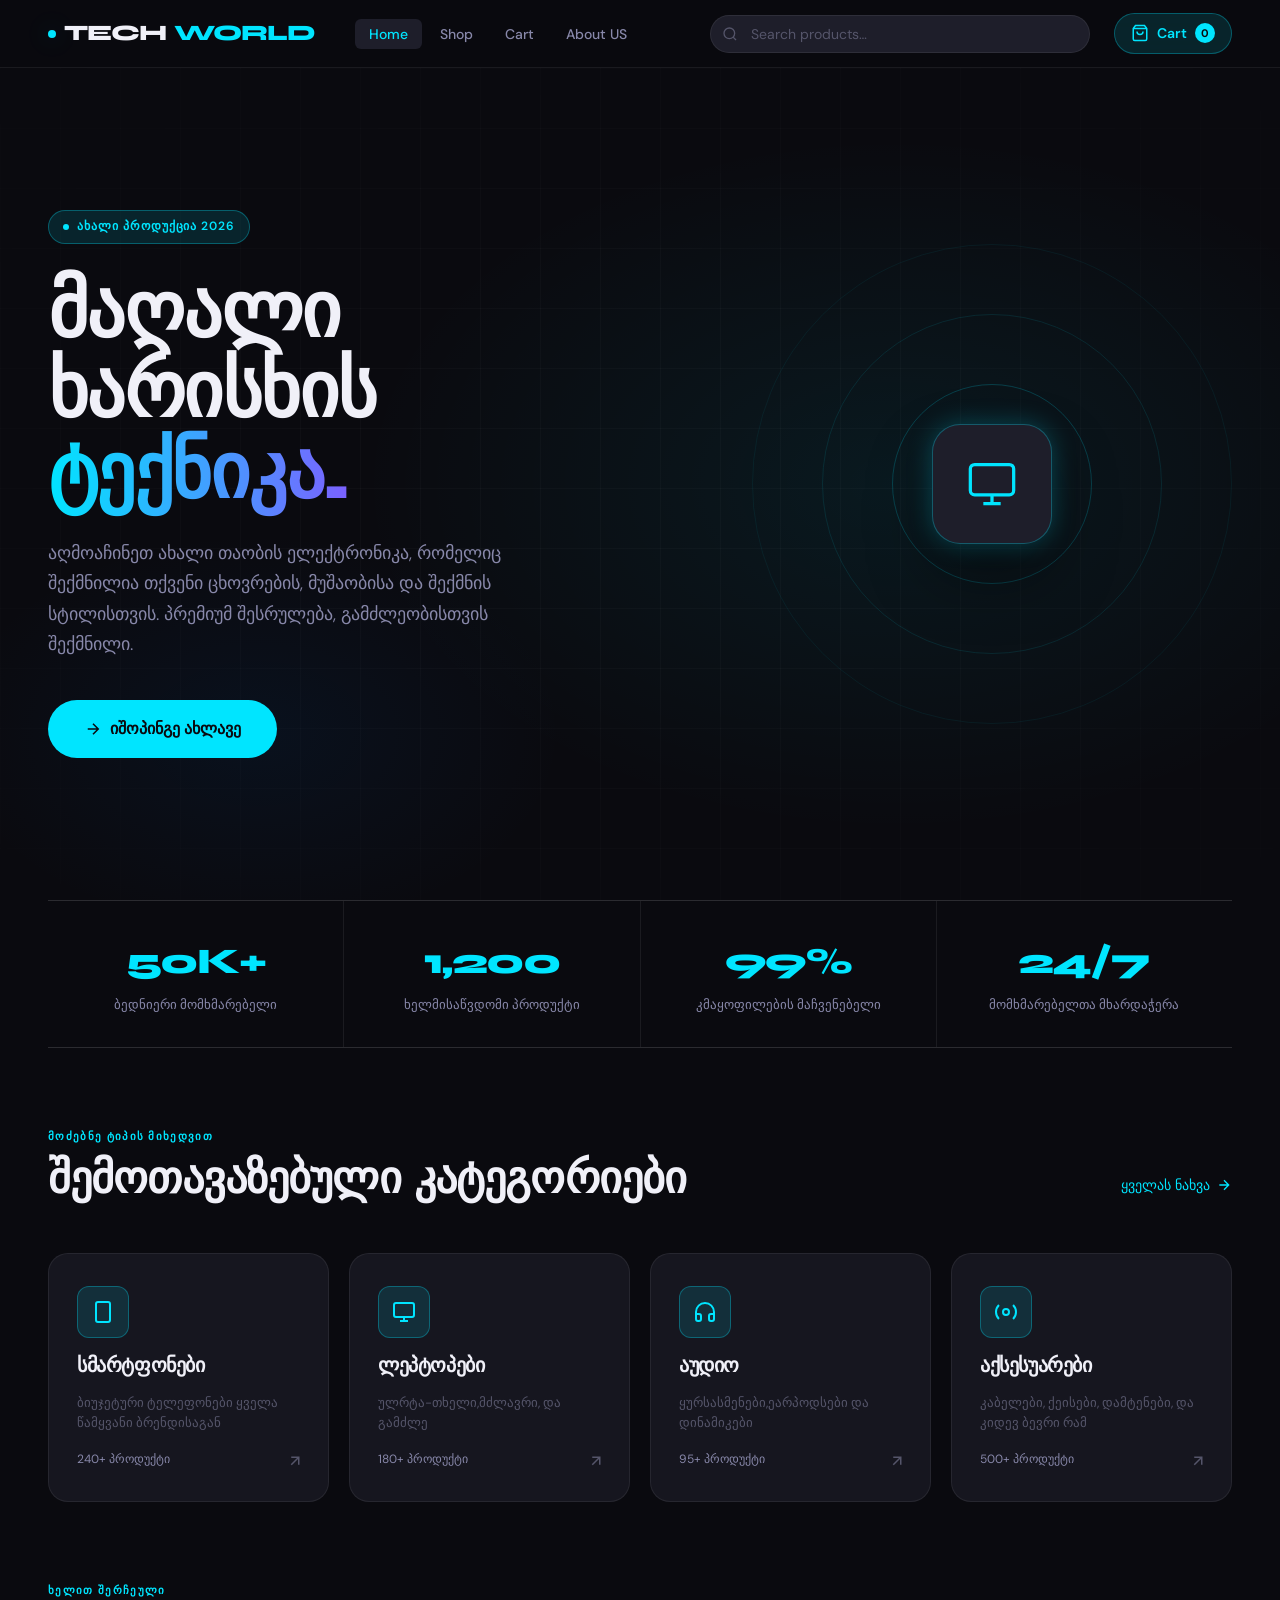
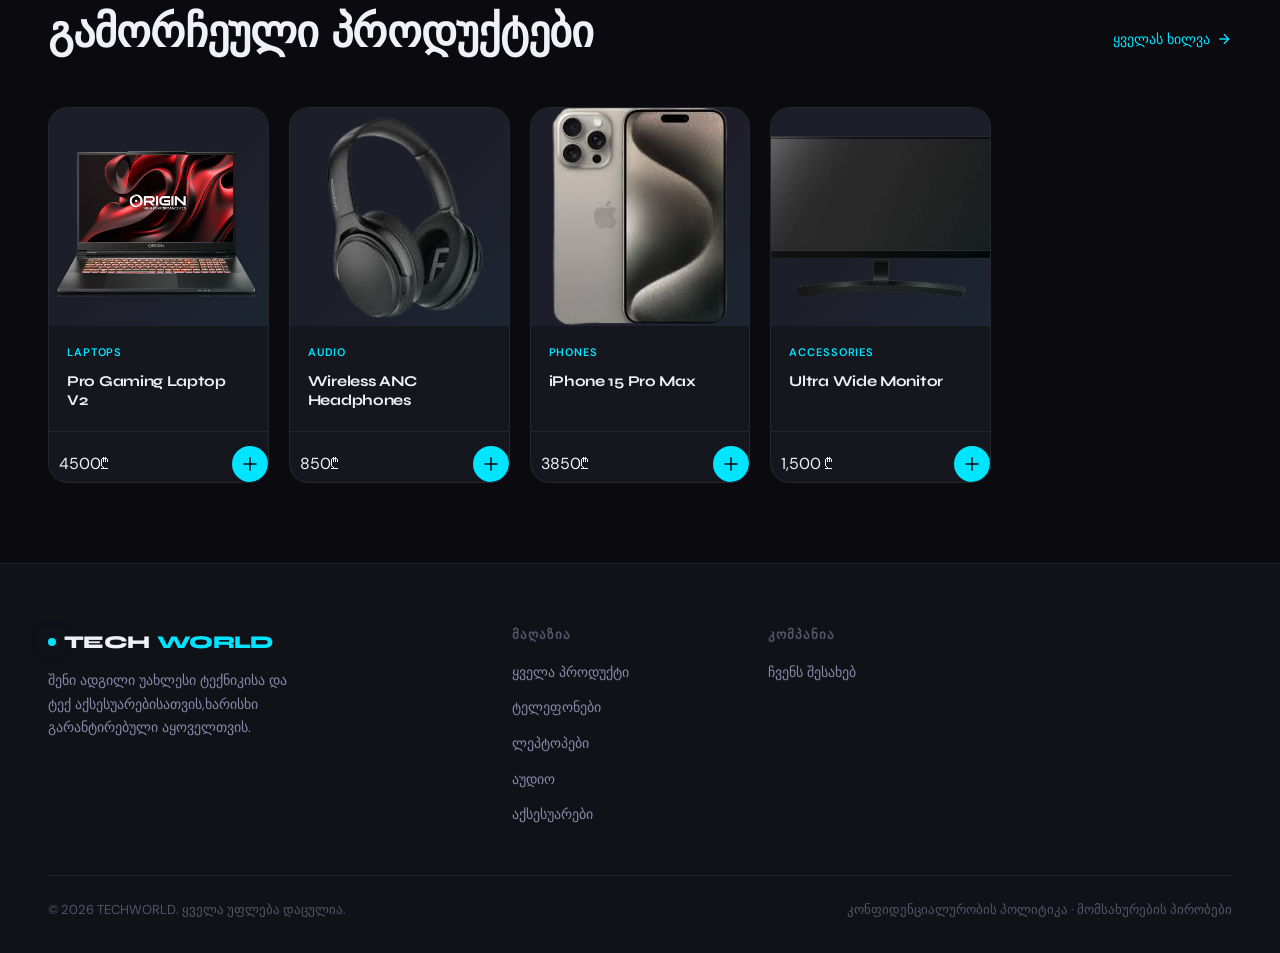
==== commit b7b14811: "saba" ====
--- a/index.html
+++ b/index.html
@@ -17,11 +17,11 @@
       TECH<span class="accent">WORLD</span>
     </a>
 
-    <ul class="navbar-links">
+    <ul class="navbar-links" id="nav-links">
       <li><a href="index.html" class="active">Home</a></li>
       <li><a href="shop.html">Shop</a></li>
-      <li><a href="product-details.html">Products</a></li>
       <li><a href="cart.html">Cart</a></li>
+      <li><a href="about_us.html">About US</a></li>
     </ul>
 
     <div class="navbar-search">
@@ -41,6 +41,9 @@
         <span id="cart-count">0</span>
       </a>
     </div>
+
+        <label class="menu-burger"  id="burger-menu" onclick="burger_menu()">☰</label>
+
   </nav>
 
   <!-- ════════════════════════════════════════
@@ -74,7 +77,6 @@
           </svg>
           იშოპინგე ახლავე
         </a>
-        <a href="shop.html" class="btn btn-outline btn-lg">აღმოაჩინე ყველა პროდუქცია</a>
       </div>
     </div>
 
@@ -244,18 +246,17 @@
         <h4>მაღაზია</h4>
         <ul>
           <li><a href="shop.html">ყველა პროდუქტი</a></li>
-          <li><a href="shop.html">ტელეფონები</a></li>
-          <li><a href="shop.html">ლეპტოპები</a></li>
-          <li><a href="shop.html">აუდიო</a></li>
-          <li><a href="shop.html">აქსესუარები</a></li>
+          <li><a href="shop.html?cat=phones">ტელეფონები</a></li>
+          <li><a href="shop.html?cat=laptops">ლეპტოპები</a></li>
+          <li><a href="shop.html?cat=audio">აუდიო</a></li>
+          <li><a href="shop.html?cat=accessories">აქსესუარები</a></li>
 
         </ul>
       </div>
       <div class="footer-col">
         <h4>კომპანია</h4>
         <ul>
-          <li><a href="#">ჩვენს შესახებ</a></li>
-          <li><a href="#">დაგვიკავშირდით</a></li>
+          <li><a href="about_us.html">ჩვენს შესახებ</a></li>
         </ul>
       </div>
     </div>
--- a/style.css
+++ b/style.css
@@ -1584,36 +1584,488 @@
     padding: 20px;
   }
 }
-
+.menu-burger{
+  display: none;
+}
+
+/*ფასების ჩვენების ფანჯრის სტილი*/
+.custom-modal {
+    display: none;
+    position: fixed;
+    left: 0;
+    top:0;
+    z-index: 10000;
+    width: 100%;
+    height: 100%;
+    background-color: rgba(0, 0, 0, 0.8);
+    backdrop-filter: blur(8px); /* ფონის დაბლარვა */
+    align-items: center;
+    justify-content: center;
+}
+
+.modal-content {
+    background: var(--bg-card);
+    border: 1px solid var(--border-accent);
+
+    padding: 30px;
+    width: 90%;
+    max-width: 400px;
+    border-radius: var(--radius-lg);
+    box-shadow: var(--accent-glow);
+    position: relative;
+    color: var(--text-primary);
+    animation: modalFadeIn 0.3s ease-out;
+}
+
+@keyframes modalFadeIn {
+    from { transform: translateY(-20px); opacity: 0; }
+    to { transform: translateY(0); opacity: 1; }
+}
+
+.close-modal {
+    position: absolute;
+    right: 20px; top: 15px;
+    color: var(--text-muted);
+    font-size: 28px;
+    cursor: pointer;
+}
+
+.close-modal:hover { color: var(--accent); }
+
+.modal-content h2 { margin-bottom: 20px; font-size: 22px; text-align: center; }
+
+.price-row {
+    display: flex;
+    justify-content: space-between;
+    padding: 10px 0;
+    border-bottom: 1px solid var(--border);
+}
+
+.price-row span:last-child { color: var(--accent); font-weight: bold; }
+
+.modal-footer {
+    margin-top: 20px;
+    font-size: 13px;
+    color: var(--text-secondary);
+    text-align: center;
+}
+/* About Page Specific Styles */
+.about-container {
+    padding-top: 100px;
+    max-width: 1100px;
+    margin: 0 auto;
+    padding-bottom: 50px;
+}
+.about-hero-image{
+   width: 100%; /* კონტეინერის 100% და არა ეკრანის */
+    max-width: 100%;
+    margin-top: 30px;
+    margin-bottom: 30px;
+    display: flex;
+    justify-content: center; /* ფოტო რომ ცენტრში იყოს */
+}
+.about-hero-image img {
+    width: 100%; /* შეივსოს კონტეინერის სიგანე */
+    height: auto;
+    max-height: 450px; /* რომ ძალიან არ გაგრძელდეს სიმაღლეში */
+    object-fit: cover;
+
+}
+.about-hero {
+    text-align: center;
+    padding: 60px 20px;
+    background: linear-gradient(to bottom, rgba(0, 229, 255, 0.05), transparent);
+    border-radius: var(--radius-lg);
+    margin-bottom: 40px;
+}
+
+.about-hero h1 {
+    font-size: 3rem;
+    color: var(--text-primary);
+    margin-bottom: 15px;
+    text-transform: uppercase;
+    letter-spacing: 2px;
+}
+
+.about-hero p {
+    color: var(--accent);
+    font-size: 1.2rem;
+    opacity: 0.8;
+}
+
+/* Stats Cards */
+.about-stats {
+    display: grid;
+    grid-template-columns: repeat(auto-fit, minmax(250px, 1fr));
+    gap: 25px;
+    margin-bottom: 60px;
+    padding: 0 20px;
+}
+
+.stat-card {
+    background: var(--bg-card);
+    border: 1px solid var(--border);
+    padding: 40px 20px;
+    border-radius: var(--radius-lg);
+    text-align: center;
+    transition: 0.3s ease;
+}
+
+.stat-card:hover {
+    border-color: var(--accent);
+    box-shadow: var(--accent-glow);
+    transform: translateY(-5px);
+}
+
+.stat-card h3 {
+    font-size: 2.5rem;
+    color: var(--accent);
+    margin-bottom: 10px;
+}
+
+.stat-card p {
+    color: var(--text-secondary);
+    font-size: 1rem;
+}
+
+/* Mission Section */
+.about-mission {
+    background: var(--bg-elevated);
+    padding: 50px;
+    border-radius: var(--radius-lg);
+    border-left: 5px solid var(--accent);
+    margin: 0 20px;
+}
+
+.about-mission h2 {
+    color: var(--text-primary);
+    margin-bottom: 20px;
+}
+
+.about-mission p {
+    color: var(--text-secondary);
+    line-height: 1.8;
+    font-size: 1.1rem;
+}
+
+/* ════════════════════════════════════════════════════════════
+   COMPLETE RESPONSIVE SYSTEM (Desktop, Tablet, Mobile)
+   ════════════════════════════════════════════════════════════ */
+
+/* 1. ტაბლეტებისთვის (1024px-მდე) */
+@media (max-width: 1024px) {
+  .section { padding: 60px 24px; }
+
+  .hero {
+    flex-direction: column;
+    text-align: center;
+    padding: 80px 24px;
+    min-height: auto;
+  }
+
+  .hero-content { max-width: 100%; margin-bottom: 40px; }
+  .hero h1 { font-size: 52px; }
+  .hero-cta { justify-content: center; }
+
+  .hero-visual {
+    position: relative;
+    right: auto;
+    top: auto;
+    transform: none;
+    margin: 40px auto 0;
+    width: 350px;
+    height: 350px;
+  }
+
+  .stats-bar {
+    grid-template-columns: repeat(2, 1fr);
+    margin: 0 24px;
+  }
+  .about-container {
+        max-width: 900px;
+        padding-top: 90px;
+    }
+
+    .about-hero-wrapper {
+        gap: 25px; /* დავაკლოთ დაშორება ტექსტსა და ფოტოს შორის */
+    }
+
+    .about-hero-content h1 {
+        font-size: 2.2rem;
+    }
+
+    .about-stats {
+        grid-template-columns: repeat(3, 1fr); /* ისევ 3 სვეტი დარჩეს, მაგრამ უფრო ვიწრო */
+        gap: 15px;
+    }
+}
+
+/* 2. მობილური ტელეფონებისთვის (768px-მდე) */
 @media (max-width: 768px) {
+
+
+  /* --- NAVBAR (Logo - Search - Cart - Burger) --- */
+
+
   .navbar {
-    padding: 0 20px;
+    padding: 0 12px;
+    gap: 8px;
+    height: 60px;
+    justify-content: space-between;
+  }
+
+  .navbar-logo {
+    display: flex; /* ლოგო ჩანს */
+    font-size: 15px;
+    order: 1; /* პირველი */
+    flex-shrink: 0;
+  }
+  .navbar-logo .logo-dot { width: 6px; height: 6px; }
+
+  .navbar-search {
+    display: flex; /* სეარჩი ჩანს */
+    order: 2; /* მეორე (შუაში) */
+    max-width: 110px; /* ზომაში დაპატარავებული */
+    margin: 0;
+  }
+
+  .navbar-search input#search-input {
+    height: 32px;
+    padding: 0 8px 0 28px;
+    font-size: 10px;
+  }
+
+  .navbar-search .search-icon { left: 8px; width: 12px; }
+
+  .navbar-actions {
+    order: 3; /* მესამე */
+    display: flex;
+    gap: 0;
+  }
+
+  .cart-btn {
+    padding: 0;
+    width: 38px;
+    height: 38px;
+    background: transparent;
+    border: none;
+    font-size: 0; /* ტექსტი "Cart" ქრება */
+    justify-content: center;
+    position: relative;
+  }
+
+  .cart-btn svg { width: 22px; height: 22px; margin: 0; }
+
+  #cart-count {
+    position: absolute;
+    top: 0;
+    right: 0;
+    width: 16px;
+    height: 16px;
+    font-size: 9px;
+  }
+
+  .menu-burger {
+    display: block; /* ბურგერი ჩანს */
+    order: 4; /* მეოთხე (ბოლოში) */
+    font-size: 26px;
+    color: var(--accent);
+    cursor: pointer;
+    margin-left: 5px;
+  }
+
+  /* --- მობილური მენიუს გამოსვლა --- */
+  .navbar-links{
+    position: fixed;
+    top: 60px;
+    left: -100%;
+    width: 100vw;
+    height: calc(100vh - 60px);
+    background: var(--bg-primary); /* შენი მუქი ფერი */
+    display: flex;
+    flex-direction: column;
+    align-items: center;
+    justify-content: space-evenly;
+    z-index: 99999;
+    transition: var(--transition-slow); /* რბილი გამოსვლა */
+    padding: 0;
+    margin: 0;
+    padding-top: 40px;
+    border-top: 1px solid var(--border);
+    box-shadow: 10px 0 30px rgba(0, 0, 0, 0.5);
+    list-style: none;
+    padding-left: 0;
+}
+
+/* როცა მენიუ აქტიურია */
+.navbar-links.active {
+  left: 0; /* გამოდის ეკრანზე */
+}
+
+/* მენიუს ლინკების სტილი შიგნით */
+.navbar-links li {
+  list-style: none;
+  width: 100%;
+  padding-top: 50px;
+  display: flex;
+  justify-content: space-evenly;
+  text-align: center;
+
+}
+
+.navbar-links a {
+  font-family: var(--font-display);
+  font-size: 28px;
+  font-weight: 700;
+  color: var(--text-primary);
+  text-transform: uppercase;
+  letter-spacing: 2px;
+  transition: var(--transition);
+}
+
+.navbar-links a:hover {
+  color: var(--accent);
+  text-shadow: var(--accent-glow);
+}
+
+
+
+  /* --- შინაარსის Grid-ები --- */
+  #product-grid {
+    grid-template-columns: repeat(2, 1fr) !important; /* პროდუქტები 2 სვეტად */
     gap: 12px;
   }
-  .navbar-links { display: none; }
-  .navbar-search { max-width: 200px; }
-
-  .hero { padding: 60px 24px; }
-  .section { padding: 56px 24px; }
-  .shop-main { padding: 24px 20px; }
-  .product-details-layout { padding: 32px 20px; }
-  .cart-layout { padding: 24px 20px; }
-
-  #product-grid { grid-template-columns: repeat(auto-fill, minmax(160px, 1fr)); }
-  #cart-modal { width: 100%; }
-  .footer-grid { grid-template-columns: 1fr; gap: 32px; }
-  footer { padding: 48px 24px 24px; }
-  .footer-bottom { flex-direction: column; gap: 8px; text-align: center; }
-  .stats-bar { grid-template-columns: repeat(2, 1fr); margin: 0 24px; }
-}
-
+
+  .categories-grid { grid-template-columns: 1fr; } /* კატეგორიები 1 სვეტად */
+
+  /* --- დეტალების გვერდი --- */
+  .product-details-layout {
+    grid-template-columns: 1fr;
+    padding: 24px 16px;
+    gap: 32px;
+  }
+
+  .price-big { font-size: 32px; }
+
+  /* --- კალათის გვერდი --- */
+  .cart-layout {
+    grid-template-columns: 1fr;
+    padding: 16px;
+  }
+
+  /* --- Footer --- */
+  .footer-grid {
+    grid-template-columns: 1fr;
+    text-align: center;
+    gap: 32px;
+  }
+/* --- About Us Page Responsive --- */
+
+/* 1. Hero სექციის მოწყობა - ტექსტი და ფოტო დალაგდეს ერთმანეთის ქვეშ */
+.about-hero-wrapper {
+    flex-direction: column; /* გვერდიგვერდ მაგივრად - ვერტიკალურად */
+    text-align: center;
+    padding: 40px 15px;
+    gap: 30px;
+}
+
+/* 2. ტექსტის ზომების შემცირება მობილურისთვის */
+.about-hero-content h1 {
+    font-size: 1.8rem; /* უფრო პატარა სათაური */
+    margin-bottom: 15px;
+}
+
+.about-hero-content p {
+    font-size: 1.1rem;
+}
+
+/* 3. მინი-მისიის ბლოკი მობილურზე (ხაზი მარცხნივ აღარ გვინდა) */
+.about-mission-mini {
+    border-left: none;
+    border-top: 2px solid var(--accent); /* ხაზი ზემოდან გადავიტანოთ */
+    padding: 15px 0 0 0;
+    font-size: 0.95rem;
+}
+
+/* 4. ფოტოს ზომის კონტროლი */
+.about-hero-image {
+    width: 100%;
+}
+
+.about-hero-image img {
+    max-width: 100%;
+    height: auto;
+}
+
+/* 5. სტატისტიკის ბარათები - 1 სვეტად დალაგება */
+.about-stats {
+    grid-template-columns: 1fr; /* თითო ხაზზე თითო ქარდი */
+    gap: 15px;
+    padding: 0 15px;
+}
+
+.stat-card {
+    padding: 25px 15px;
+}
+
+.stat-card h3 {
+    font-size: 2rem;
+}
+
+/* 6. კონტეინერის დაშორება ზემოდან */
+.about-container {
+    padding-top: 80px; /* ნავბარს რომ არ შეეჯახოს */
+}
+}
+
+/* 3. ძალიან პატარა ტელეფონებისთვის (480px-მდე) */
 @media (max-width: 480px) {
   .hero h1 { font-size: 36px; }
-  .hero-cta { flex-direction: column; }
-  .hero-cta .btn { width: 100%; justify-content: center; }
-  #product-grid { grid-template-columns: 1fr 1fr; gap: 12px; }
-  .categories-grid { grid-template-columns: 1fr; }
-  .product-cta { flex-direction: column; }
-  .product-cta .btn { width: 100%; justify-content: center; }
-  .stats-bar { grid-template-columns: 1fr 1fr; }
+  .stats-bar { grid-template-columns: 1fr; }
+
+  #product-grid {
+    grid-template-columns: 1fr !important; /* ძალიან პატარა ეკრანზე პროდუქტიც 1-ია */
+  }
+
+  .navbar-search { max-width: 90px; }
+  /* კიდევ უფრო პატარა საძიებო ველი */
+  .about-container {
+        padding-top: 70px;
+    }
+
+    .about-hero-wrapper {
+        padding: 30px 10px;
+        border-radius: 0; /* ტელეფონზე კიდეებამდე მივიდეს */
+    }
+
+    .about-hero-content h1 {
+        font-size: 1.6rem; /* კიდევ უფრო პატარა სათაური */
+        letter-spacing: 1px;
+    }
+
+    .about-hero-content p {
+        font-size: 1rem;
+    }
+
+    .about-mission-mini {
+        font-size: 0.85rem;
+        padding-top: 15px;
+    }
+
+    .about-stats {
+        grid-template-columns: 1fr; /* 1 სვეტად დალაგება */
+    }
+
+    .stat-card {
+        padding: 20px 10px;
+    }
+
+    .stat-card h3 {
+        font-size: 1.8rem;
+    }
+
+    .about-hero-image img {
+        box-shadow: none; /* პატარა ეკრანზე ზედმეტი ნათება რომ არ "ჭრიდეს" თვალს */
+        border-radius: var(--radius-md);
+    }
 }
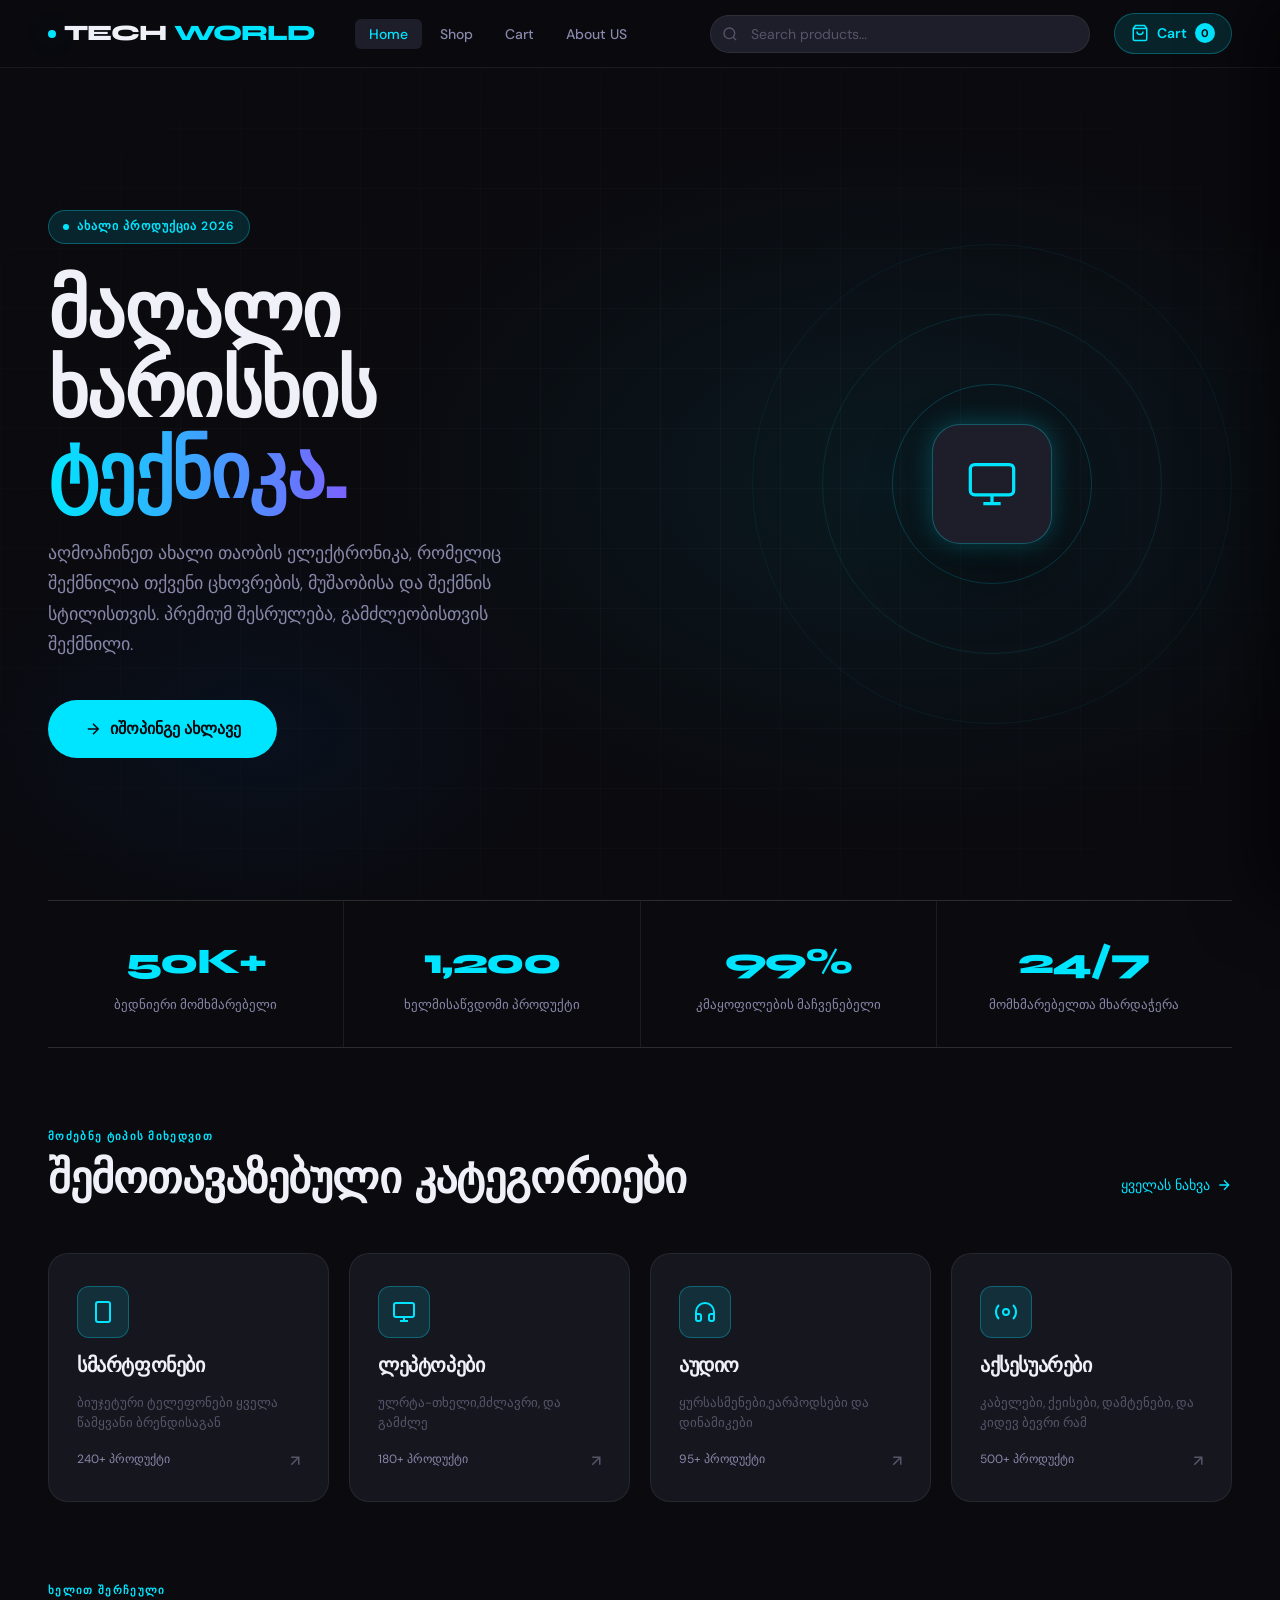
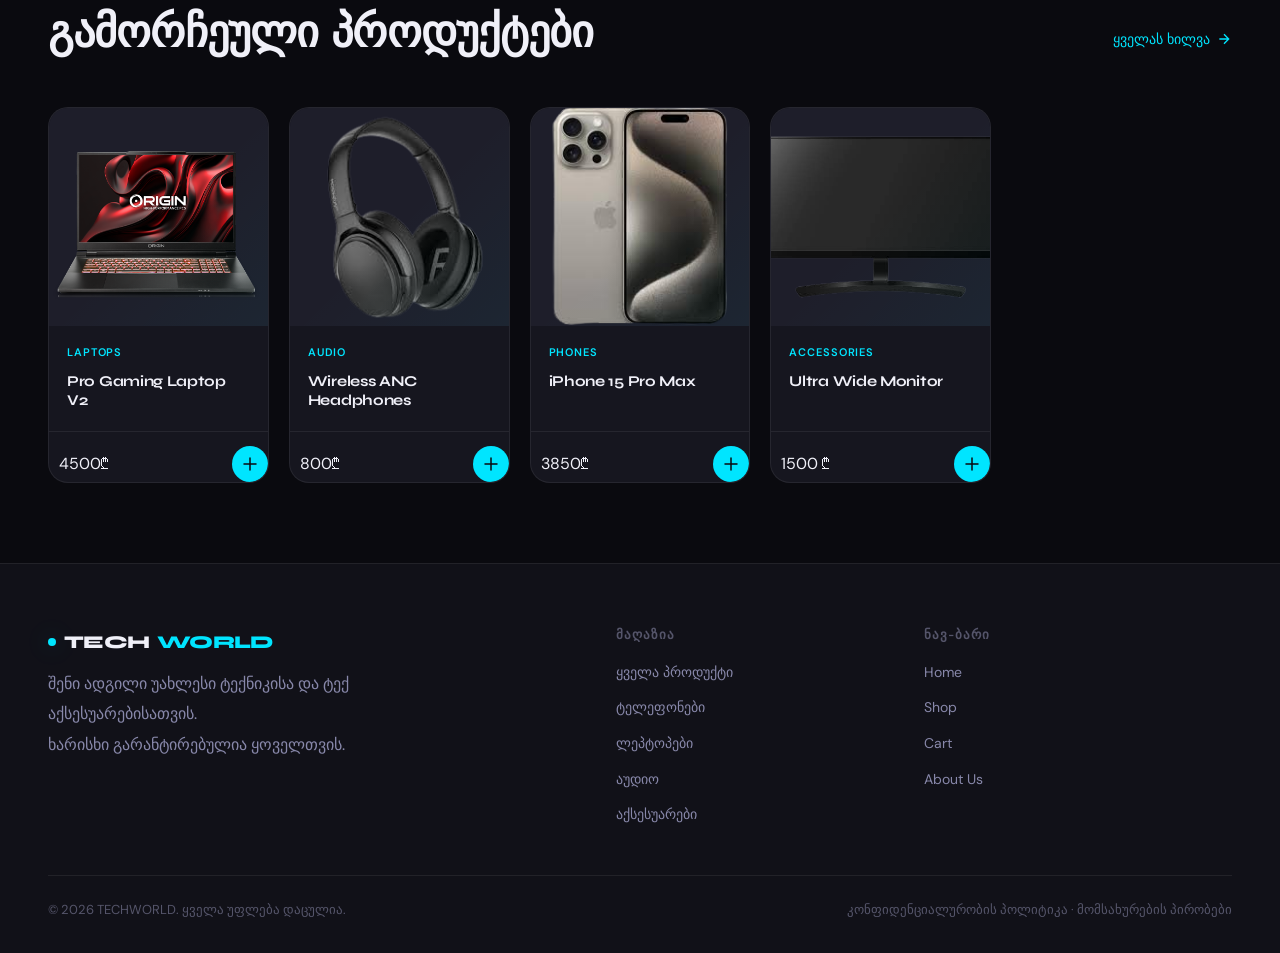
==== commit afbe8850: "update" ====
--- a/index.html
+++ b/index.html
@@ -32,7 +32,7 @@
     </div>
 
     <div class="navbar-actions">
-      <a href="cart.html" class="cart-btn">
+      <a href="#" class="cart-btn">
         <svg xmlns="http://www.w3.org/2000/svg" fill="none" viewBox="0 0 24 24" stroke="currentColor" stroke-width="2">
           <path d="M6 2 3 6v14a2 2 0 0 0 2 2h14a2 2 0 0 0 2-2V6l-3-4z"/><line x1="3" y1="6" x2="21" y2="6"/>
           <path d="M16 10a4 4 0 0 1-8 0"/>
@@ -240,7 +240,9 @@
           <span class="logo-dot"></span>
           TECH<span class="accent">WORLD</span>
         </div>
-        <p>შენი ადგილი უახლესი ტექნიკისა და ტექ აქსესუარებისათვის,ხარისხი გარანტირებული აყოველთვის.</p>
+        <p>შენი ადგილი უახლესი ტექნიკისა და ტექ აქსესუარებისათვის.
+           <br>
+           ხარისხი გარანტირებულია ყოველთვის.</p>
       </div>
       <div class="footer-col">
         <h4>მაღაზია</h4>
@@ -250,13 +252,16 @@
           <li><a href="shop.html?cat=laptops">ლეპტოპები</a></li>
           <li><a href="shop.html?cat=audio">აუდიო</a></li>
           <li><a href="shop.html?cat=accessories">აქსესუარები</a></li>
-
         </ul>
       </div>
+
       <div class="footer-col">
-        <h4>კომპანია</h4>
+        <h4>ნავ-ბარი</h4>
         <ul>
-          <li><a href="about_us.html">ჩვენს შესახებ</a></li>
+          <li><a href="index.html">Home</a></li>
+          <li><a href="shop.html">Shop</a></li>
+          <li><a href="cart.html">Cart</a></li>
+          <li><a href="about_us.html">About Us</a></li>
         </ul>
       </div>
     </div>
@@ -269,6 +274,31 @@
   <!-- ════════════════════════════════════════
        CART MODAL (slide-out)
   ════════════════════════════════════════ -->
+  <div class="cart-modal-overlay" id="cart-overlay" onclick="toggleCartModal()"></div>
+
+  <div id="cart-modal">
+    <div class="cart-modal-header">
+      <h3>შენი კალათა</h3>
+      <button class="cart-modal-close" onclick="toggleCartModal()">×</button>
+    </div>
+
+    <div id="cart-items-modal">
+      <div class="cart-empty" style="padding: 40px 20px;">
+        <p style="color: var(--text-secondary);">კალათა ცარიელია</p>
+      </div>
+    </div>
+
+    <div class="cart-modal-footer">
+      <div class="cart-modal-total">
+        <span class="label">ჯამი:</span>
+        <span id="modal-total-price">0.00 ₾</span>
+      </div>
+      <div style="display: flex; flex-direction: column; gap: 10px;">
+        <a href="cart.html" class="btn btn-primary btn-full">კალათაში გადასვლა</a>
+        <button class="btn btn-outline btn-full" onclick="toggleCartModal()">შოპინგის გაგრძელება</button>
+      </div>
+    </div>
+  </div>
 
 <script src="./script.js"></script>
 </body>
--- a/style.css
+++ b/style.css
@@ -664,7 +664,7 @@
   width: 100%;
   appearance: none;
   height: 3px;
-  background: linear-gradient(to right, var(--accent) 50%, var(--bg-elevated) 50%);
+  background: linear-gradient(to right, var(--accent) 100%, var(--bg-elevated) 100%);
   border-radius: 99px;
   outline: none;
   cursor: pointer;
@@ -1465,17 +1465,17 @@
 
 .footer-grid {
   display: grid;
-  grid-template-columns: 2fr 1fr 1fr 1fr;
+  grid-template-columns: 4fr 2fr 1fr 1fr;
   gap: 48px;
   margin-bottom: 48px;
 }
 
 .footer-brand p {
-  font-size: 14px;
+  font-size: 16px;
   color: var(--text-secondary);
-  line-height: 1.7;
+  line-height: 1.9;
   margin-top: 12px;
-  max-width: 260px;
+  max-width: 450px;
 }
 
 .footer-col h4 {
